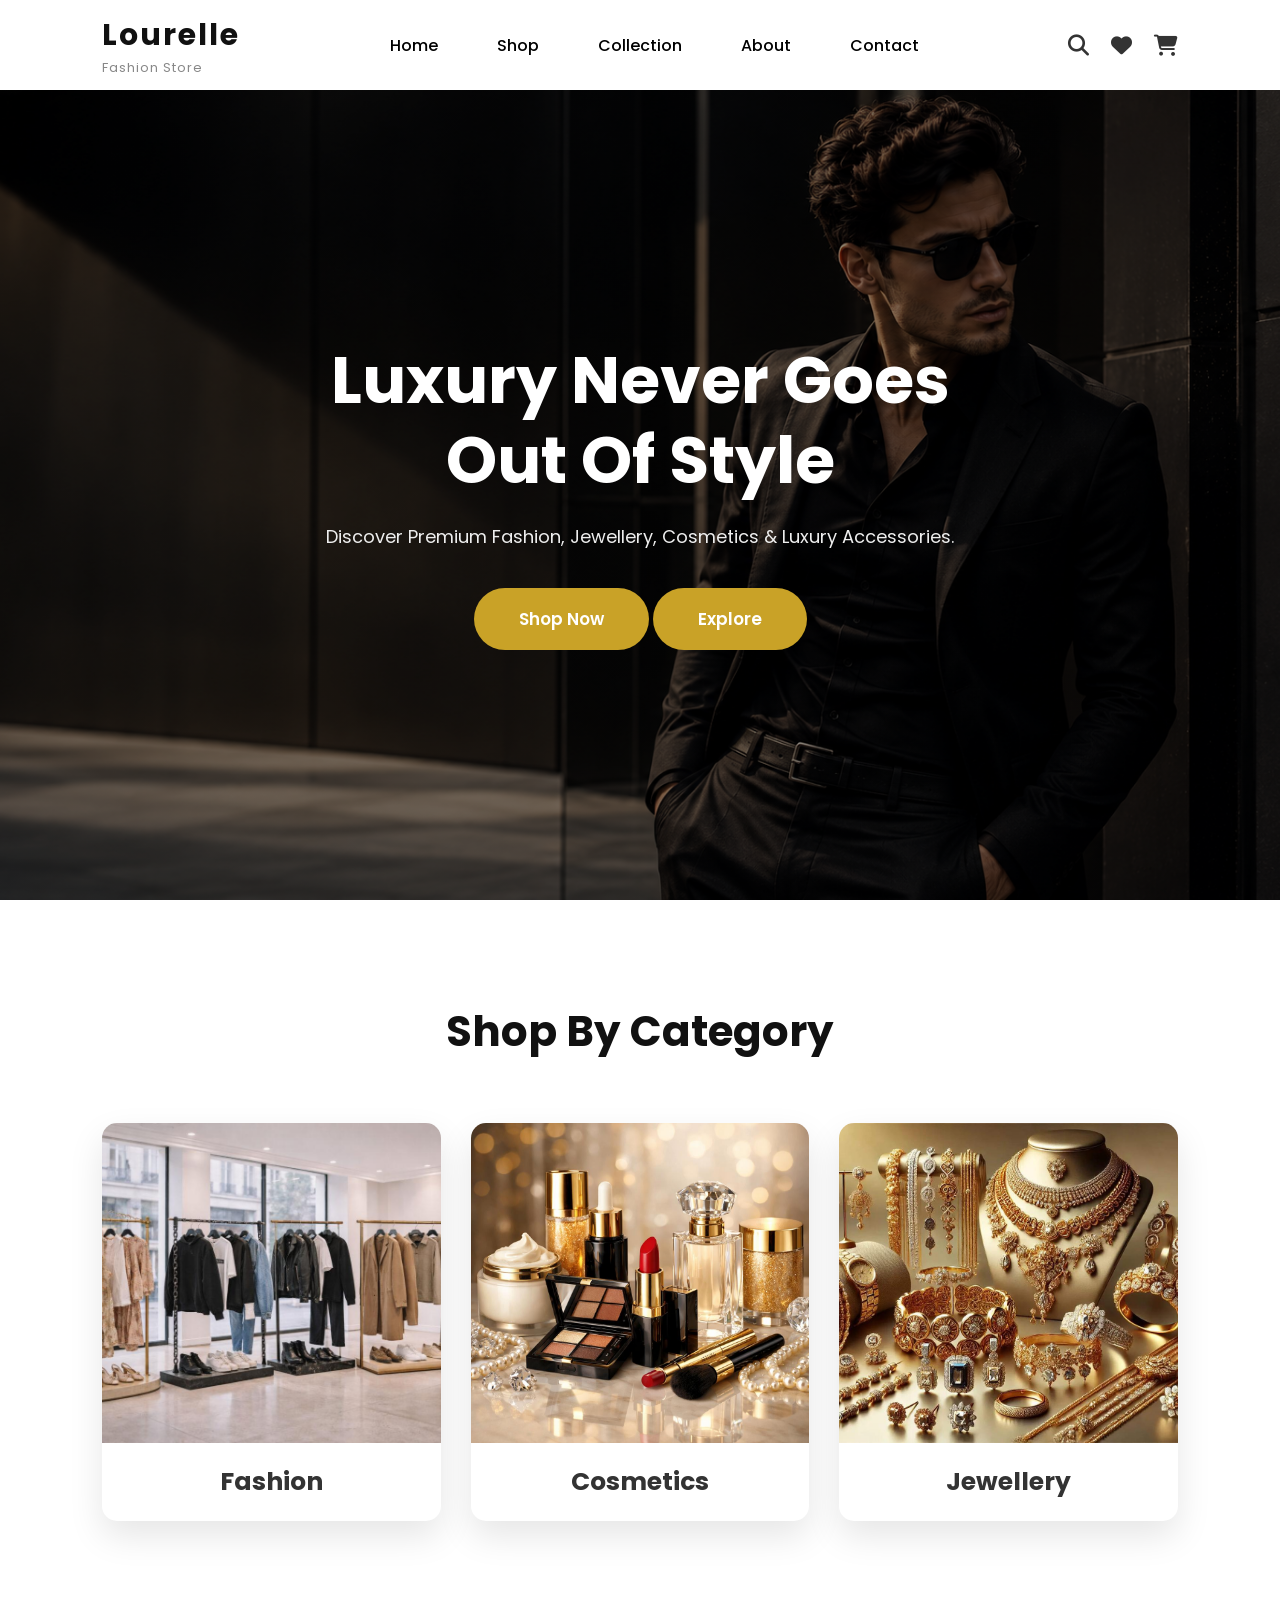
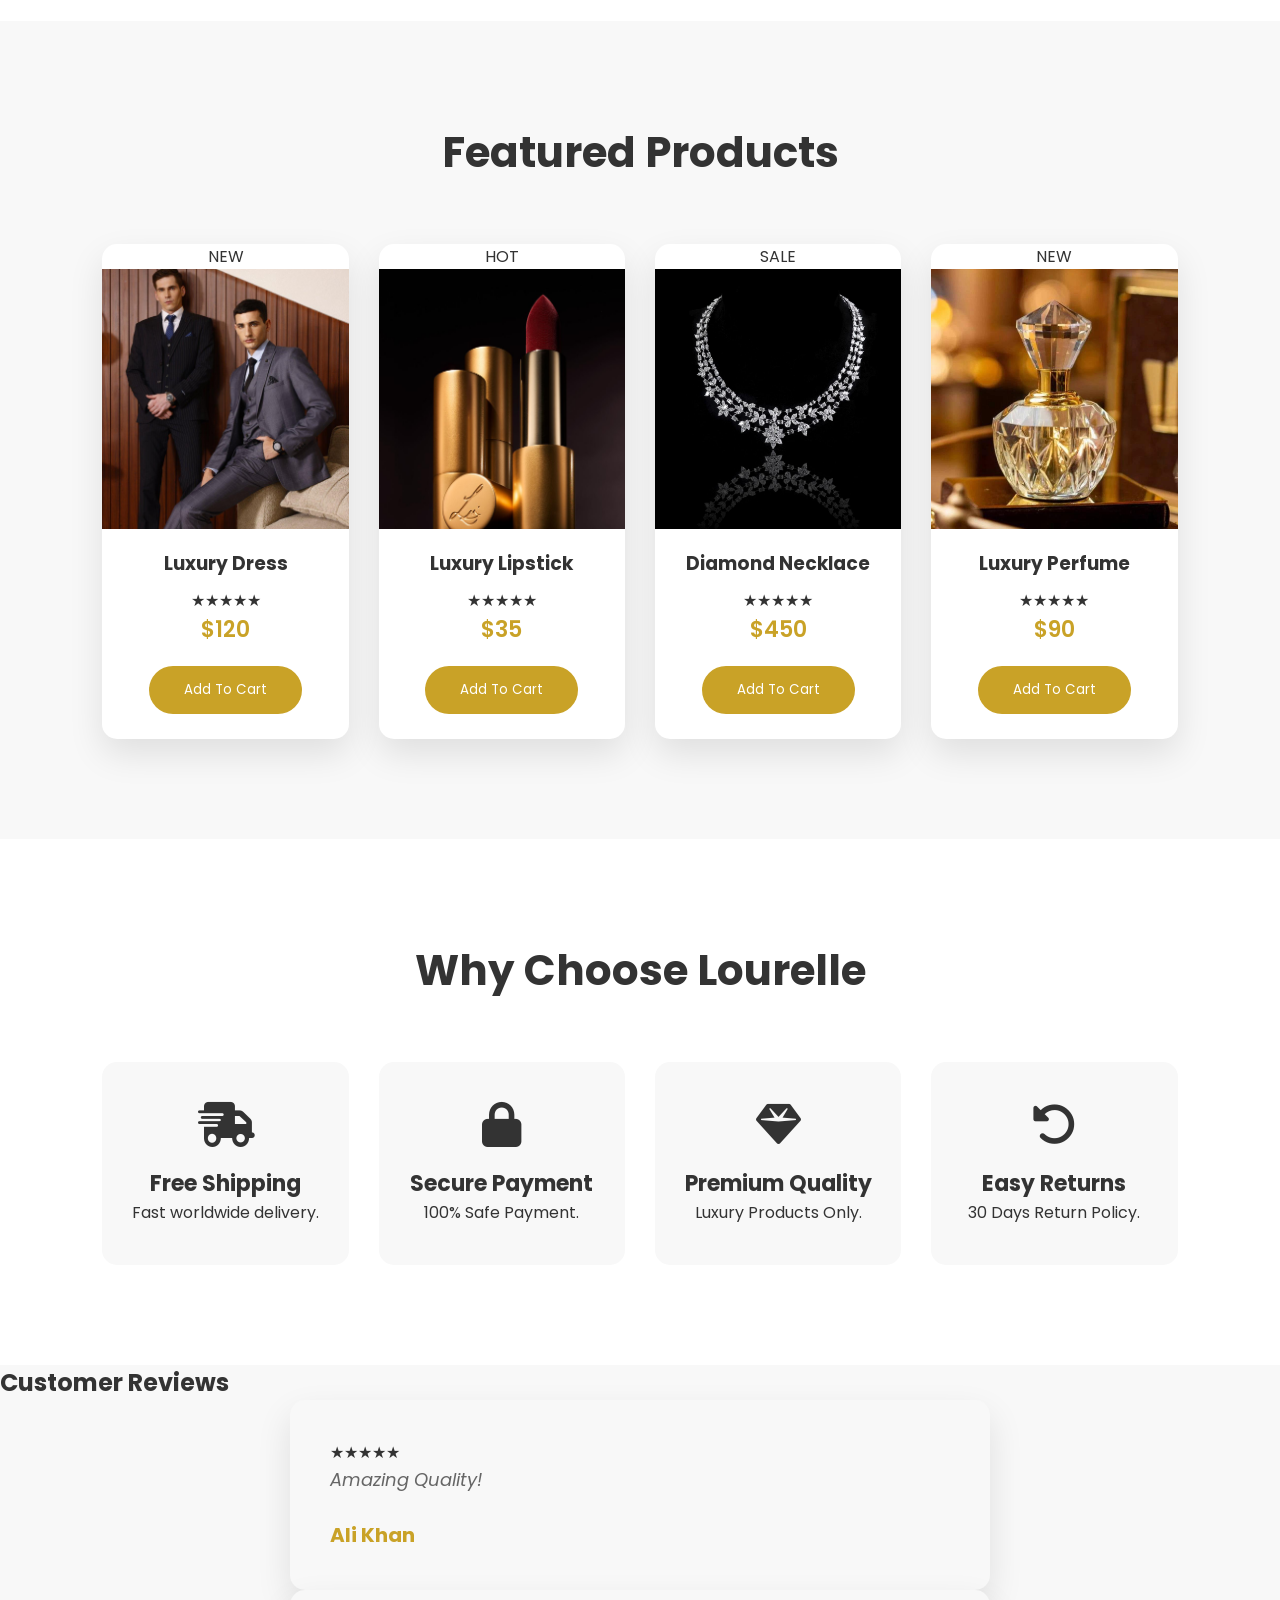
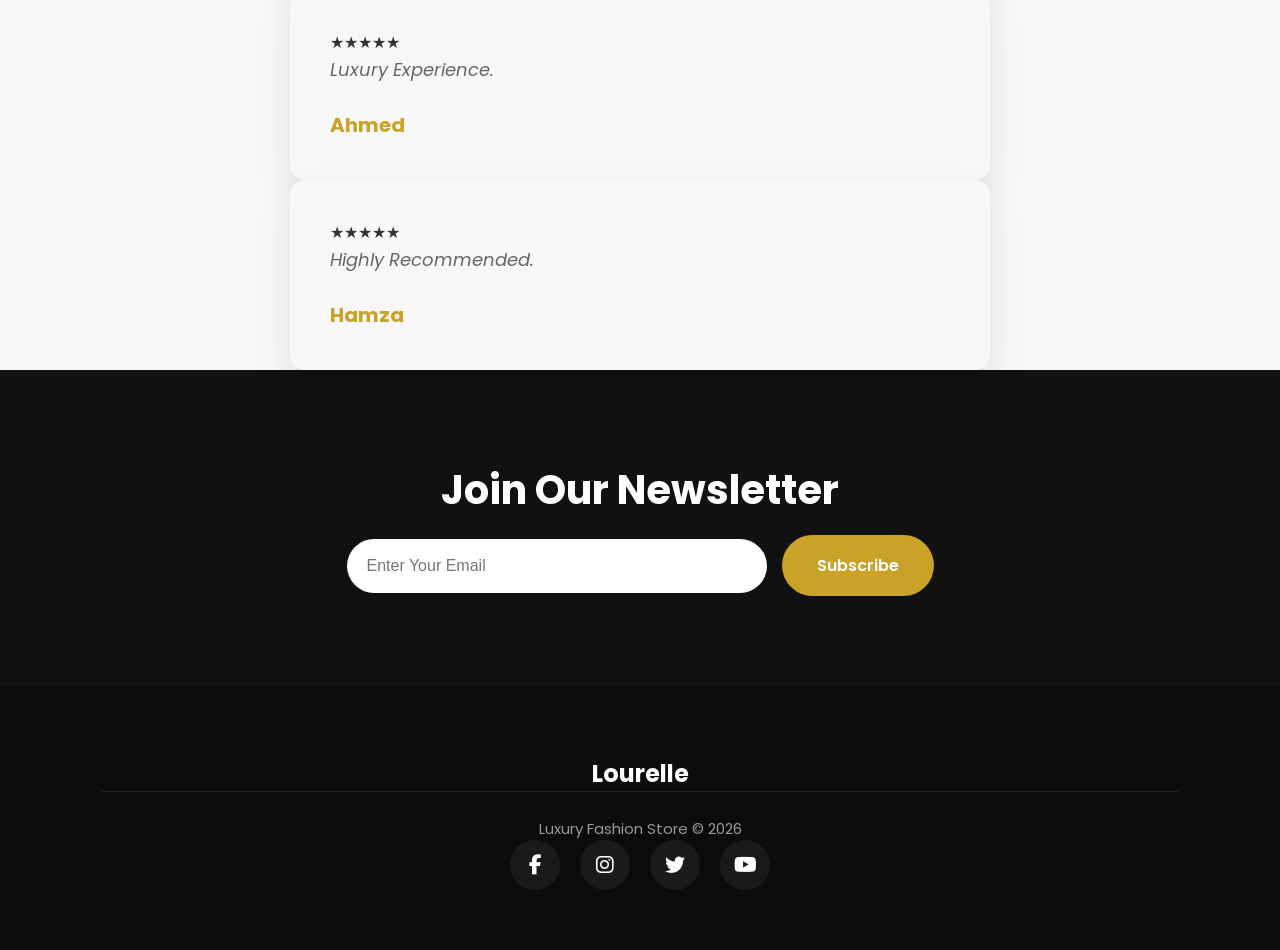
==== index.html @ 708c5191 "lourelle website" ====
<!DOCTYPE html>
<html lang="en">

<head>

    <meta charset="UTF-8">
    <meta name="viewport" content="width=device-width, initial-scale=1.0">

    <title>Lourelle | Luxury Store</title>

    <link rel="stylesheet" href="style.css">

    <link rel="preconnect" href="https://fonts.googleapis.com">

    <link rel="preconnect" href="https://fonts.gstatic.com" crossorigin>

    <link href="https://fonts.googleapis.com/css2?family=Poppins:wght@300;400;500;600;700;800&display=swap" rel="stylesheet">

    <link rel="stylesheet"
        href="https://cdnjs.cloudflare.com/ajax/libs/font-awesome/6.6.0/css/all.min.css">

</head>

<body>

<!--================ HEADER ================-->

<header>

<div class="logo">
        <h2>Lourelle</h2>
        <span>Fashion Store</span>
    </div>

<nav>

<ul>

<li><a href="index.html">Home</a></li>
<li><a href="shop.html">Shop</a></li>
<li><a href="collection.html">Collection</a></li>
<li><a href="about.html">About</a></li>
<li><a href="contact.html">Contact</a></li>
</ul>
<section id="home"></section>
<section id="shop"></section>
<section id="collection"></section>
<section id="about"></section>
<section id="contact"></section>
</nav>

<div class="icons">

<i class="fa-solid fa-magnifying-glass"></i>

<i class="fa-solid fa-heart"></i>

<i class="fa-solid fa-cart-shopping"></i>

</div>

</header>

<!--================ HERO ================-->

<section class="hero">

<div class="overlay"></div>

<div class="hero-content">

<h1>

Luxury Never Goes Out Of Style

</h1>

<p>

Discover Premium Fashion, Jewellery, Cosmetics & Luxury Accessories.

</p>

<div class="hero-btns">

<button>Shop Now</button>

<button class="outline">

Explore

</button>

</div>

</div>

</section>

<!--================ CATEGORY ================-->

<section class="categories">

<h2>

Shop By Category

</h2>

<div class="category-container">

<div class="card">

<img src="fashion.jpg">

<h3>Fashion</h3>

</div>

<div class="card">

<img src="cosmetics.jpg">

<h3>Cosmetics</h3>

</div>

<div class="card">

<img src="jewellery.jpg">

<h3>Jewellery</h3>

</div>

</div>

</section>

<!--================ FEATURED PRODUCTS ================-->

<section class="featured">

<h2>

Featured Products

</h2>

<div class="product-container">

<div class="product-card">

<span class="badge">

NEW

</span>

<img src="Luxury Dress.jpg">

<h3>

Luxury Dress

</h3>

<div class="rating">

★★★★★

</div>

<p>

$120

</p>

<button>

Add To Cart

</button>

</div>

<div class="product-card">

<span class="badge">

HOT

</span>

<img src="Luxury Lipstick.jpg">

<h3>

Luxury Lipstick

</h3>

<div class="rating">

★★★★★

</div>

<p>

$35

</p>

<button>

Add To Cart

</button>

</div>

<div class="product-card">

<span class="badge">

SALE

</span>

<img src="Diamond Necklace.jpg">

<h3>

Diamond Necklace

</h3>

<div class="rating">

★★★★★

</div>

<p>

$450

</p>

<button>

Add To Cart

</button>

</div>

<div class="product-card">

<span class="badge">

NEW

</span>

<img src="Luxury Perfume.jpg">

<h3>

Luxury Perfume

</h3>

<div class="rating">

★★★★★

</div>

<p>

$90

</p>

<button>

Add To Cart

</button>

</div>

</div>

</section>

<!--================ WHY CHOOSE US ================-->

<section class="why">

<h2>

Why Choose Lourelle

</h2>

<div class="why-container">

<div class="box">

<i class="fa-solid fa-truck-fast"></i>

<h3>

Free Shipping

</h3>

<p>

Fast worldwide delivery.

</p>

</div>

<div class="box">

<i class="fa-solid fa-lock"></i>

<h3>

Secure Payment

</h3>

<p>

100% Safe Payment.

</p>

</div>

<div class="box">

<i class="fa-solid fa-gem"></i>

<h3>

Premium Quality

</h3>

<p>

Luxury Products Only.

</p>

</div>

<div class="box">

<i class="fa-solid fa-rotate-left"></i>

<h3>

Easy Returns

</h3>

<p>

30 Days Return Policy.

</p>

</div>

</div>

</section>

<!--================ REVIEWS ================-->

<section class="reviews">

<h2>

Customer Reviews

</h2>

<div class="review-container">

<div class="review">

★★★★★

<p>

Amazing Quality!

</p>

<h4>

Ali Khan

</h4>

</div>

<div class="review">

★★★★★

<p>

Luxury Experience.

</p>

<h4>

Ahmed

</h4>

</div>

<div class="review">

★★★★★

<p>

Highly Recommended.

</p>

<h4>

Hamza

</h4>

</div>

</div>

</section>

<!--================ NEWSLETTER ================-->

<section class="newsletter">

<h2>

Join Our Newsletter

</h2>

<form>

<input type="email" placeholder="Enter Your Email">

<button>

Subscribe

</button>

</form>

</section>

<!--================ FOOTER ================-->

<footer>

<h2>

Lourelle

</h2>

<p>

Luxury Fashion Store © 2026

</p>

<div class="social">

<i class="fab fa-facebook-f"></i>

<i class="fab fa-instagram"></i>

<i class="fab fa-twitter"></i>

<i class="fab fa-youtube"></i>

</div>

</footer>

<script src="script.js"></script>

</body>

</html>
---- style.css ----
*{
    margin:0;
    padding:0;
    box-sizing:border-box;
}

html{
    scroll-behavior:smooth;
}

body{
    font-family:'Poppins',sans-serif;
    background:#f8f8f8;
    color:#333;
    overflow-x:hidden;
}

img{
    width:100%;
    display:block;
}

a{
    text-decoration:none;
}

ul{
    list-style:none;
}

button{
    border:none;
    outline:none;
    cursor:pointer;
    font-family:inherit;
}



:root{

    --gold:#C9A227;
    --black:#111111;
    --white:#ffffff;
    --gray:#666666;
    --light:#f8f8f8;

    --shadow:
    0 15px 35px rgba(0,0,0,.1);

    --transition:.4s ease;
}


.container{

    width:90%;
    max-width:1300px;

    margin:auto;

}

header{

    width:100%;

    height:90px;

    background:#fff;

    display:flex;

    justify-content:space-between;

    align-items:center;

    padding:0 8%;

    position:sticky;

    top:0;

    z-index:999;

    box-shadow:0 2px 15px rgba(0,0,0,.08);

}



.logo h2{
    font-size:30px;
    color:#111;
    font-weight:700;
    letter-spacing:2px;
}

.logo span{
    display:block;
    font-size:13px;
    color:#888;
    letter-spacing:1px;
}




nav ul{

    display:flex;

    gap:35px;

}

nav ul li a{
    color: #000000;
    font-weight: 500;
    text-decoration: none;
    padding: 8px 12px;
    transition: all 0.3s ease;
    position: relative;
}   

/* Hover effect */
nav ul li a:hover{
    color: #ff4d6d;
}

/* Active link style */
nav ul li a.active{
    color: #ff4d6d;
}

/* Underline animation */
nav ul li a::after{
    content: "";
    position: absolute;
    left: 0;
    bottom: 0;
    width: 0%;
    height: 2px;
    background: #ff4d6d;
    transition: 0.3s;
}

nav ul li a:hover::after{
    width: 100%;
}
.icons{

    display:flex;

    gap:22px;

}

.icons i{

    font-size:21px;

    color:#333;

    cursor:pointer;

    transition:.3s;

}

.icons i:hover{

    color:var(--gold);

    transform:translateY(-4px);

}


.hero{

    min-height:90vh;

    display:flex;

    justify-content:center;

    align-items:center;

    text-align:center;

    background:linear-gradient(rgba(0,0,0,.45),
    rgba(0,0,0,.45)),
    url(hero\ image.png);

    background-size:cover;

    background-position:center;

    background-repeat:no-repeat;

}

.hero-content{

    width:750px;

}

.hero-content h1{

    color:#fff;

    font-size:65px;

    line-height:80px;

    margin-bottom:20px;

}

.hero-content p{

    color:#eee;

    font-size:18px;

    line-height:32px;

    margin-bottom:35px;

}


.hero button{

    padding:18px 45px;

    background:var(--gold);

    color:#fff;

    border-radius:50px;

    font-size:17px;

    font-weight:600;

    transition:var(--transition);

}

.hero button:hover{

    background:#fff;

    color:#111;

    transform:translateY(-5px);

}   

.testimonial{
    padding:100px 8%;
    background:#fff;
    text-align:center;
}

.testimonial h2{
    font-size:40px;
    color:var(--black);
    margin-bottom:50px;
}

.review{
    max-width:700px;
    margin:auto;
    background:#f8f8f8;
    padding:40px;
    border-radius:15px;
    box-shadow:var(--shadow);
    transition:var(--transition);
}

.review:hover{
    transform:translateY(-10px);
}

.review p{
    font-size:18px;
    color:var(--gray);
    line-height:30px;
    margin-bottom:25px;
    font-style:italic;
}

.review h4{
    color:var(--gold);
    font-size:20px;
}

.newsletter{
    padding:90px 8%;
    background:var(--black);
    text-align:center;
}

.newsletter h2{
    color:#fff;
    font-size:40px;
    margin-bottom:15px;
}

.newsletter p{
    color:#ddd;
    margin-bottom:35px;
}

.newsletter form{
    display:flex;
    justify-content:center;
    align-items:center;
    gap:15px;
    flex-wrap:wrap;
}

.newsletter input{
    width:420px;
    max-width:100%;
    padding:18px 20px;
    border:none;
    border-radius:50px;
    outline:none;
    font-size:16px;
}

.newsletter button{
    padding:18px 35px;
    background:var(--gold);
    color:#fff;
    border-radius:50px;
    font-size:16px;
    font-weight:600;
    transition:var(--transition);
}

.newsletter button:hover{
    background:#fff;
    color:var(--black);
}


footer{
    background:#0b0b0b;
    color:#fff;
    padding:70px 8% 30px;
    text-align:center;
}

.footer-logo h2{
    font-size:34px;
    margin-bottom:25px;
    letter-spacing:2px;
}

.footer-links{
    display:flex;
    justify-content:center;
    gap:35px;
    flex-wrap:wrap;
    margin-bottom:35px;
}

.footer-links a{
    color:#ddd;
    transition:var(--transition);
    font-size:16px;
}

.footer-links a:hover{
    color:var(--gold);
}

.social{
    display:flex;
    justify-content:center;
    gap:20px;
    margin-bottom:30px;
}

.social i{
    width:50px;
    height:50px;
    background:#1a1a1a;
    border-radius:50%;
    display:flex;
    justify-content:center;
    align-items:center;
    font-size:20px;
    cursor:pointer;
    transition:var(--transition);
}

.social i:hover{
    background:var(--gold);
    transform:translateY(-6px);
}

footer p{
    color:#999;
    font-size:15px;
    border-top:1px solid rgba(255,255,255,.1);
    padding-top:25px;
}


button{
    transition:all .3s ease;
}

button:active{
    transform:scale(.95);
}

img{
    transition:var(--transition);
}

.card:hover img,
.product-card:hover img{
    transform:scale(1.08);
}

html::-webkit-scrollbar{
    width:10px;
}

html::-webkit-scrollbar-thumb{
    background:var(--gold);
    border-radius:10px;
}

html::-webkit-scrollbar-track{
    background:#eee;
}


.categories{
    padding:100px 8%;
    background:#fff;
}

.categories h2{
    text-align:center;
    font-size:42px;
    margin-bottom:60px;
    color:var(--black);
}

.category-container{
    display:grid;
    grid-template-columns:repeat(3,1fr);
    gap:30px;
}

.card{
    background:#fff;
    border-radius:15px;
    overflow:hidden;
    box-shadow:var(--shadow);
    transition:var(--transition);
    cursor:pointer;
}

.card:hover{
    transform:translateY(-10px);
}

.card img{
    height:320px;
    object-fit:cover;
}

.card h3{
    text-align:center;
    padding:20px;
    font-size:25px;
}



.featured{
    padding:100px 8%;
    background:#f8f8f8;
}

.featured h2{
    text-align:center;
    font-size:42px;
    margin-bottom:60px;
}

.product-container{
    display:grid;
    grid-template-columns:repeat(4,1fr);
    gap:30px;
}

.product-card{
    background:#fff;
    border-radius:15px;
    overflow:hidden;
    text-align:center;
    box-shadow:var(--shadow);
    transition:var(--transition)
}

.product-card:hover{
    transform:translateY(-10px);
}

.product-card img{
    height:260px;
    object-fit:cover;
}

.product-card h3{
    margin:20px 0 10px;
}

.product-card p{
    color:var(--gold);
    font-size:22px;
    margin-bottom:20px;
    font-weight:600;
}

.product-card button{
    margin-bottom:25px;
    padding:14px 35px;
    background:var(--gold);
    color:#fff;
    border-radius:30px;
}

.product-card button:hover{
    background:var(--black);
}













.why{
    padding:100px 8%;
    background:#fff;
}

.why h2{
    text-align:center;
    font-size:42px;
    margin-bottom:60px;
}

.why-container{
    display:grid;
    grid-template-columns:repeat(4,1fr);
    gap:30px;
}

.box{
    background:#f8f8f8;
    text-align:center;
    padding:40px 20px;
    border-radius:15px;
    transition:.4s;
}

.box:hover{
    background:var(--gold);
    color:#fff;
}

.box i{
    font-size:45px;
    margin-bottom:20px;
}

.box h3{
    font-size:22px;
}
nav ul li a.active{
    color: var(--gold);
}

nav ul li a.active::after{
    width: 100%;
}

.topBtn:hover{
    background:#111 !important;
}
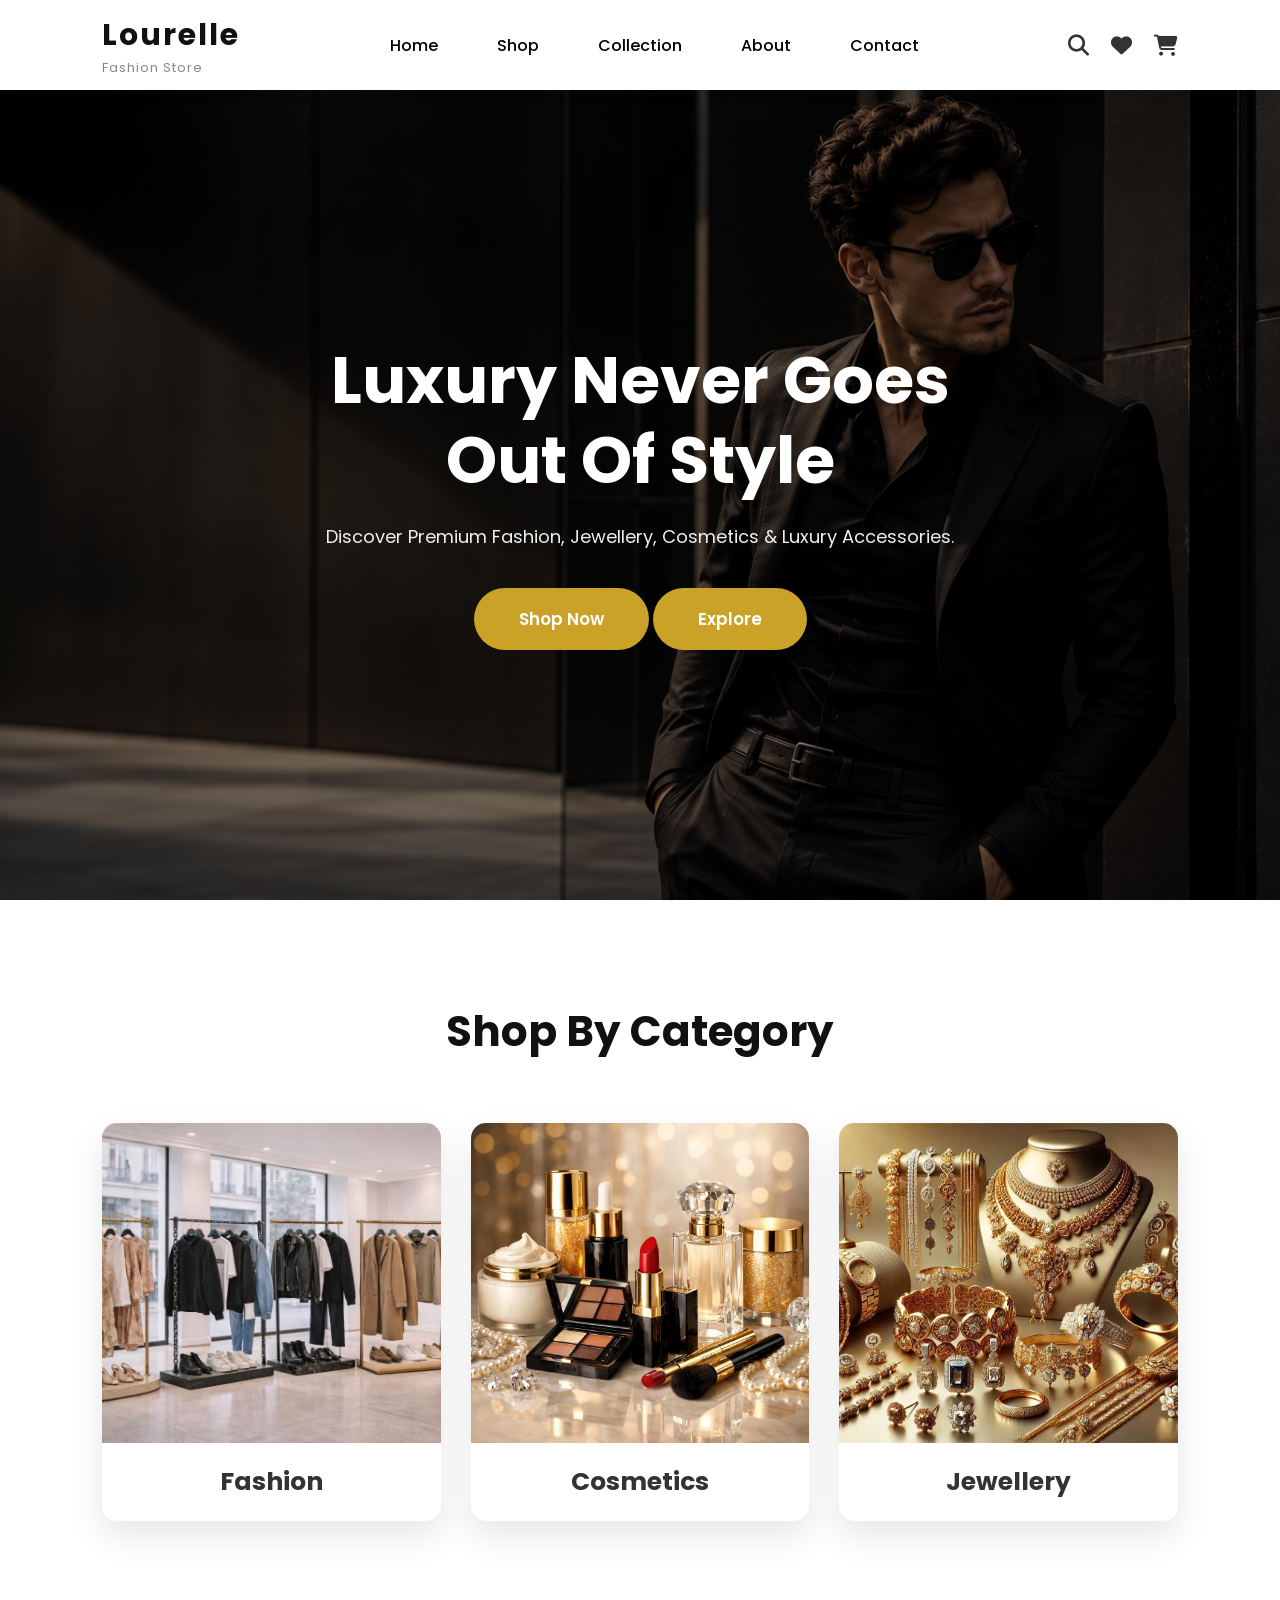
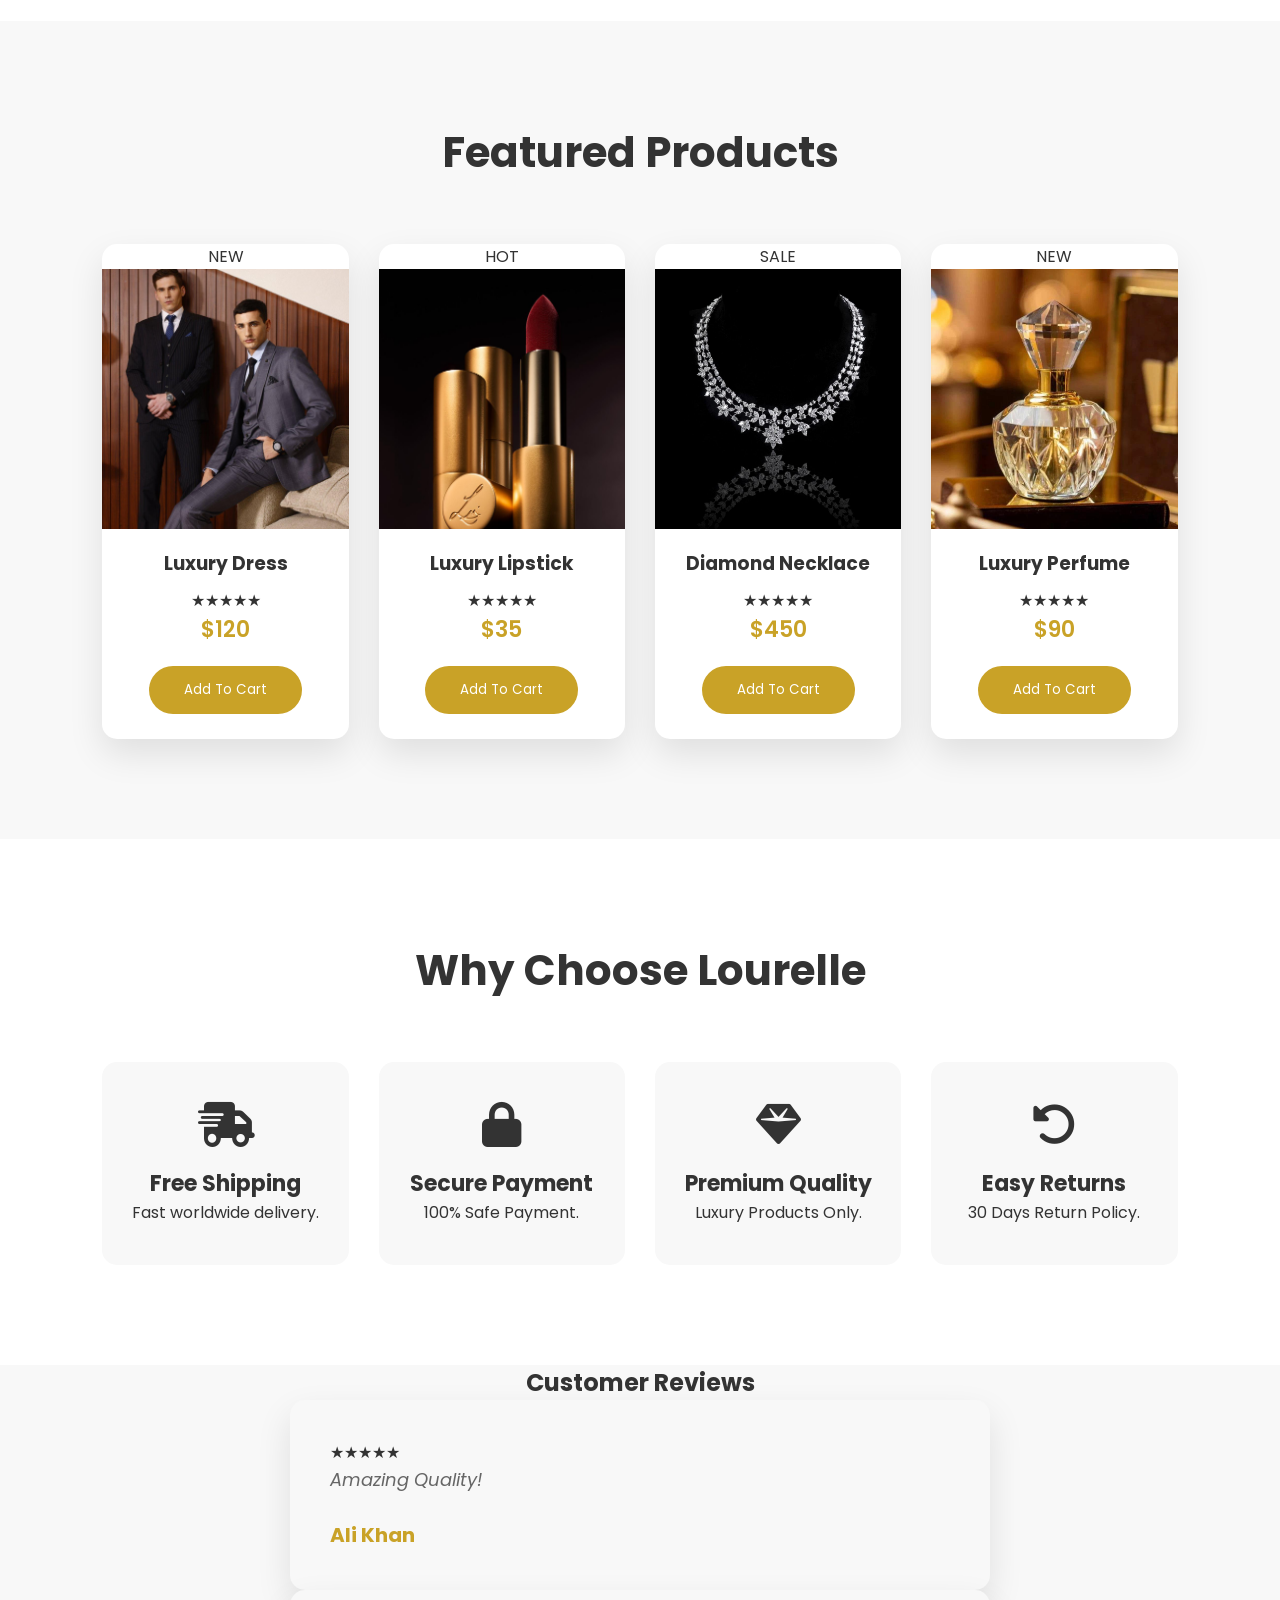
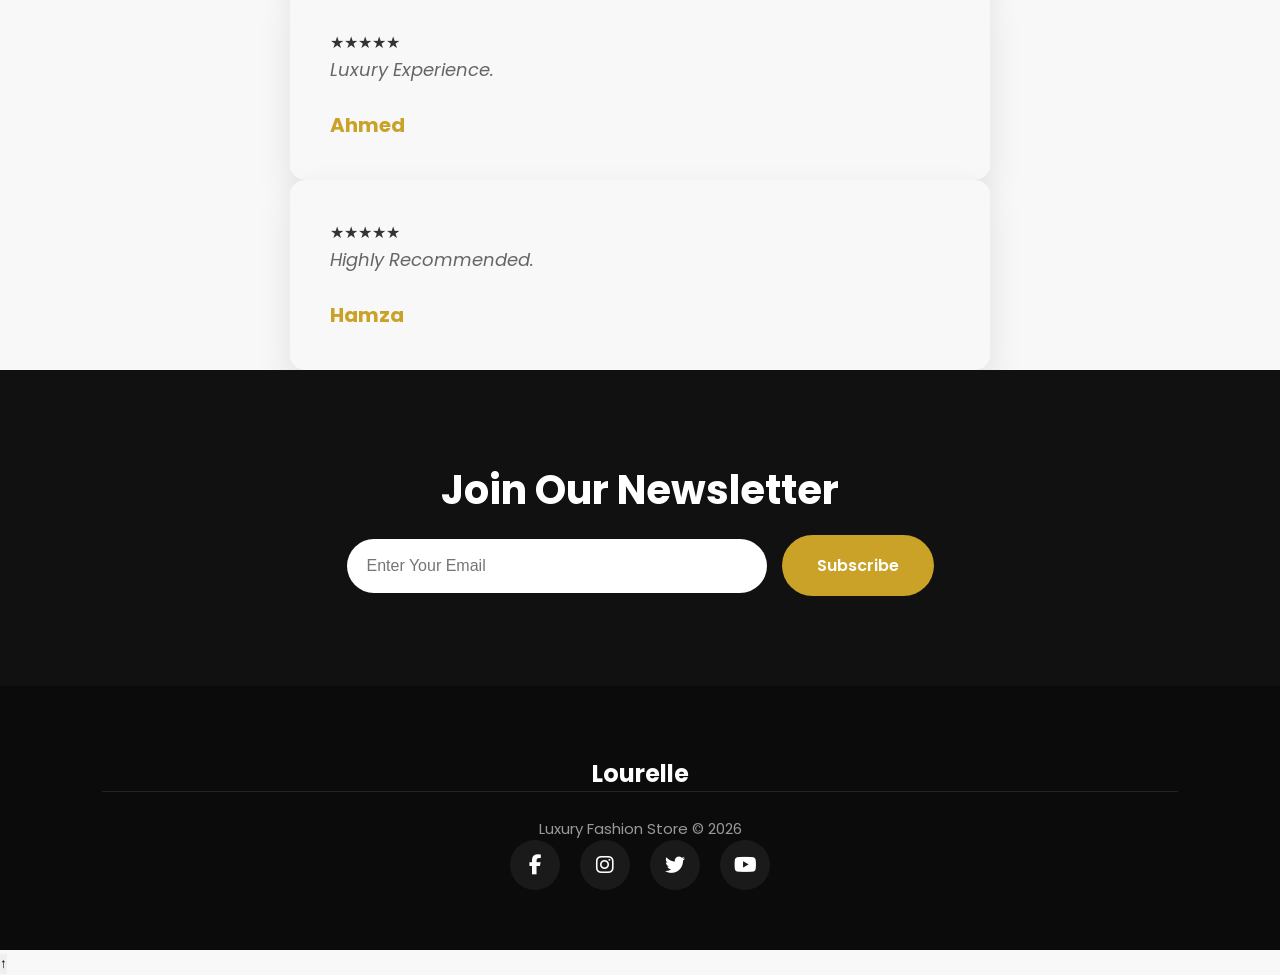
==== commit 01afba52: "better ui" ====
--- a/index.html
+++ b/index.html
@@ -1,4 +1,3 @@
-
 <!DOCTYPE html>
 <html lang="en">
 
@@ -8,7 +7,7 @@
     <meta name="viewport" content="width=device-width, initial-scale=1.0">
 
     <title>Lourelle | Luxury Store</title>
-
+   
     <link rel="stylesheet" href="style.css">
 
     <link rel="preconnect" href="https://fonts.googleapis.com">
--- a/style.css
+++ b/style.css
@@ -128,12 +128,6 @@
     color: #ff4d6d;
 }
 
-/* Active link style */
-nav ul li a.active{
-    color: #ff4d6d;
-}
-
-/* Underline animation */
 nav ul li a::after{
     content: "";
     position: absolute;
@@ -298,6 +292,9 @@
     color:var(--gold);
     font-size:20px;
 }
+.reviews h2{
+    text-align: center;
+}
 
 .newsletter{
     padding:90px 8%;
@@ -463,7 +460,7 @@
     gap:30px;
 }
 
-.card{
+ .card{
     background:#fff;
     border-radius:15px;
     overflow:hidden;
@@ -472,16 +469,16 @@
     cursor:pointer;
 }
 
-.card:hover{
+ .card:hover{
     transform:translateY(-10px);
 }
 
-.card img{
+ .card img{
     height:320px;
     object-fit:cover;
 }
 
-.card h3{
+ .card h3{
     text-align:center;
     padding:20px;
     font-size:25px;
@@ -506,7 +503,7 @@
     gap:30px;
 }
 
-.product-card{
+ .product-card{
     background:#fff;
     border-radius:15px;
     overflow:hidden;
@@ -519,23 +516,23 @@
     transform:translateY(-10px);
 }
 
-.product-card img{
+ .product-card img{
     height:260px;
     object-fit:cover;
 }
 
-.product-card h3{
+ .product-card h3{
     margin:20px 0 10px;
 }
 
-.product-card p{
+ .product-card p{
     color:var(--gold);
     font-size:22px;
     margin-bottom:20px;
     font-weight:600;
 }
 
-.product-card button{
+ .product-card button{
     margin-bottom:25px;
     padding:14px 35px;
     background:var(--gold);
@@ -546,16 +543,6 @@
 .product-card button:hover{
     background:var(--black);
 }
-
-
-
-
-
-
-
-
-
-
 
 
 
@@ -584,28 +571,18 @@
     transition:.4s;
 }
 
-.box:hover{
+ .box:hover{
     background:var(--gold);
     color:#fff;
 }
 
-.box i{
+ .box i{
     font-size:45px;
     margin-bottom:20px;
 }
 
-.box h3{
+ .box h3{
     font-size:22px;
 }
-nav ul li a.active{
-    color: var(--gold);
-}
-
-nav ul li a.active::after{
-    width: 100%;
-}
-
-.topBtn:hover{
-    background:#111 !important;
-}
-
+
+
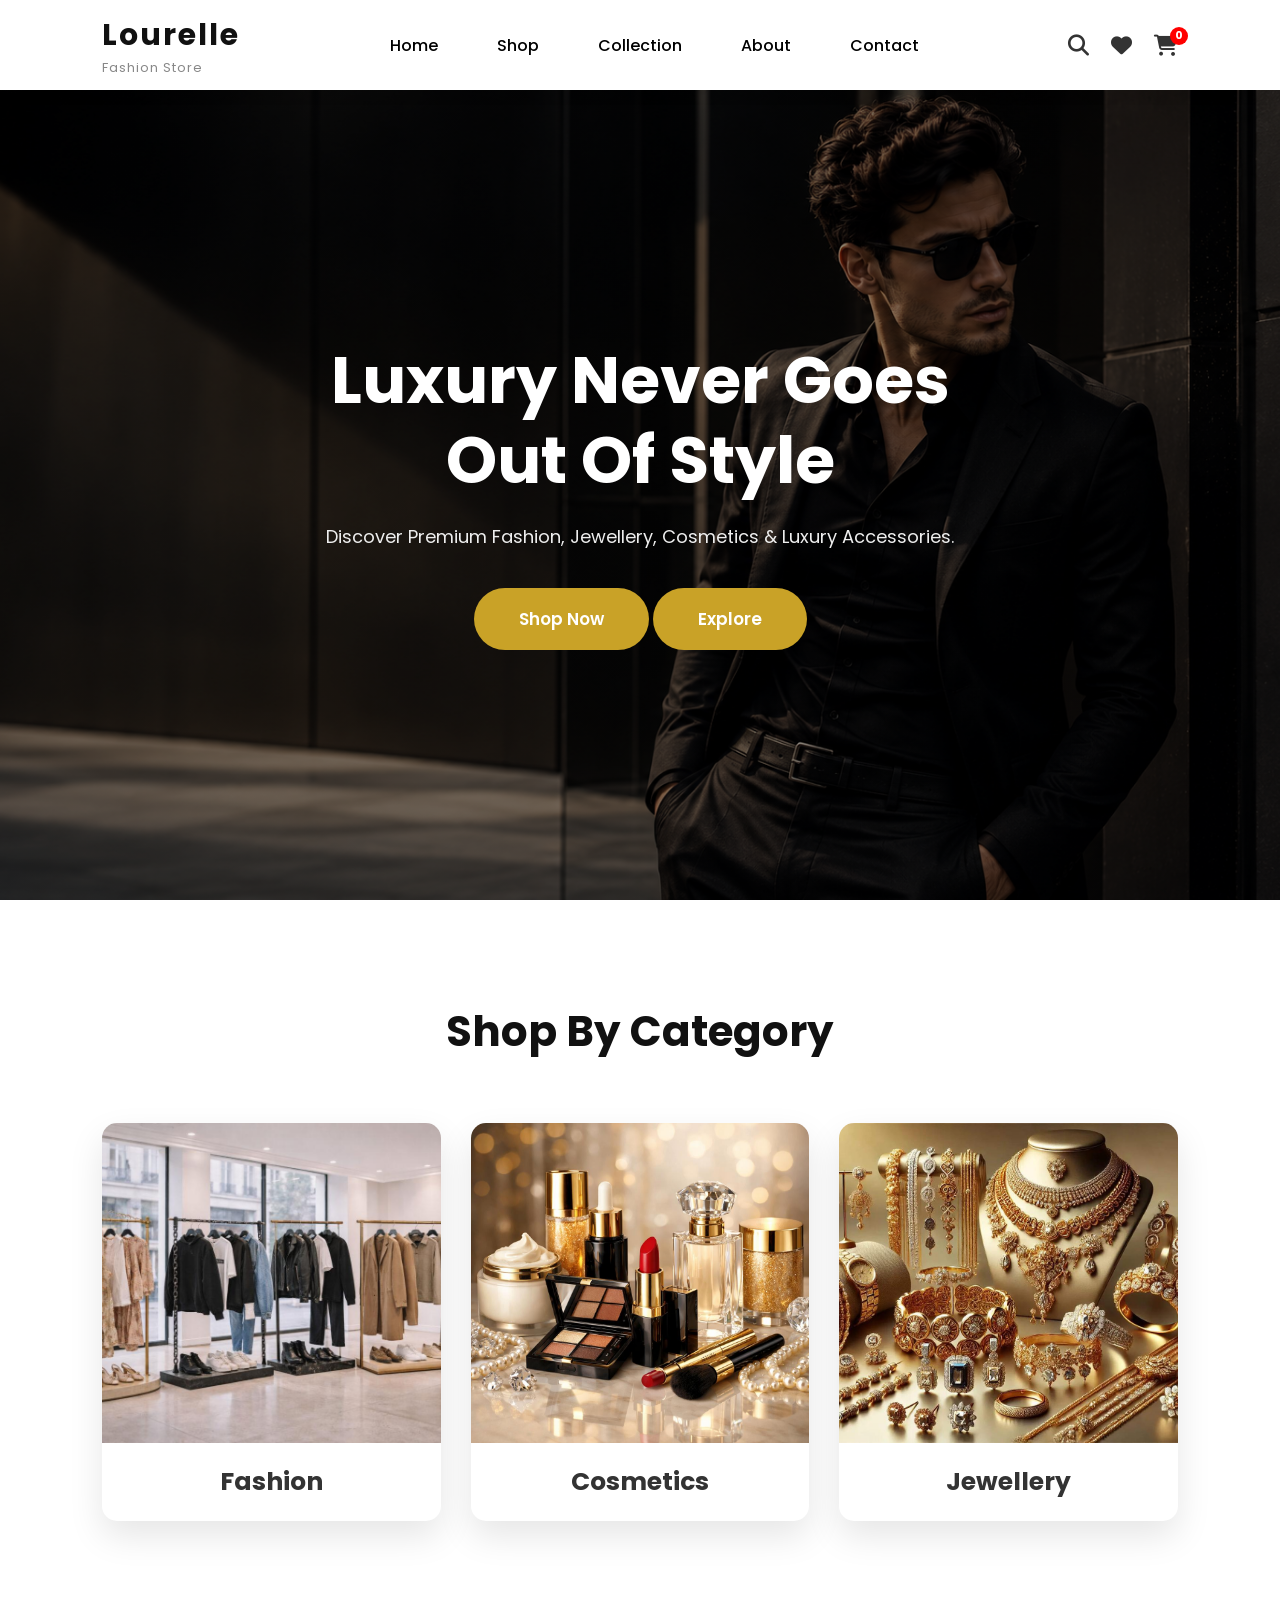
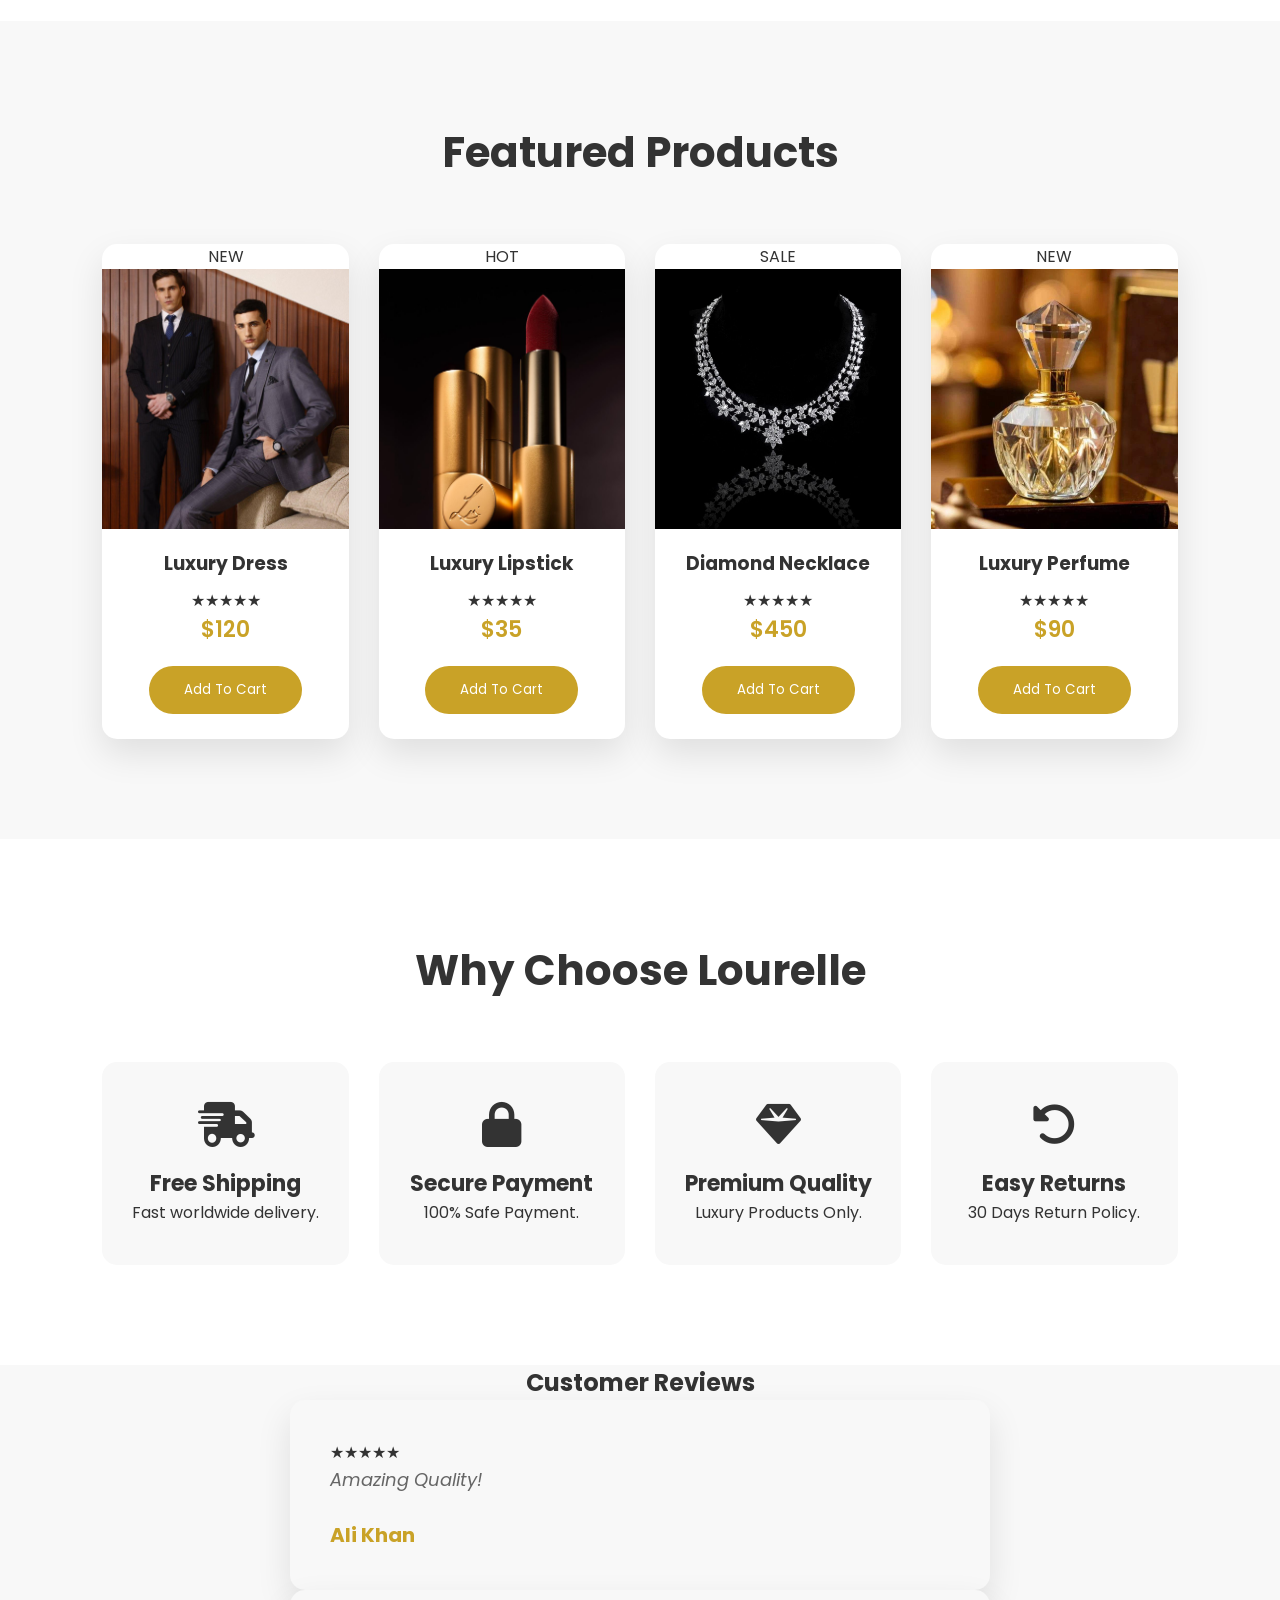
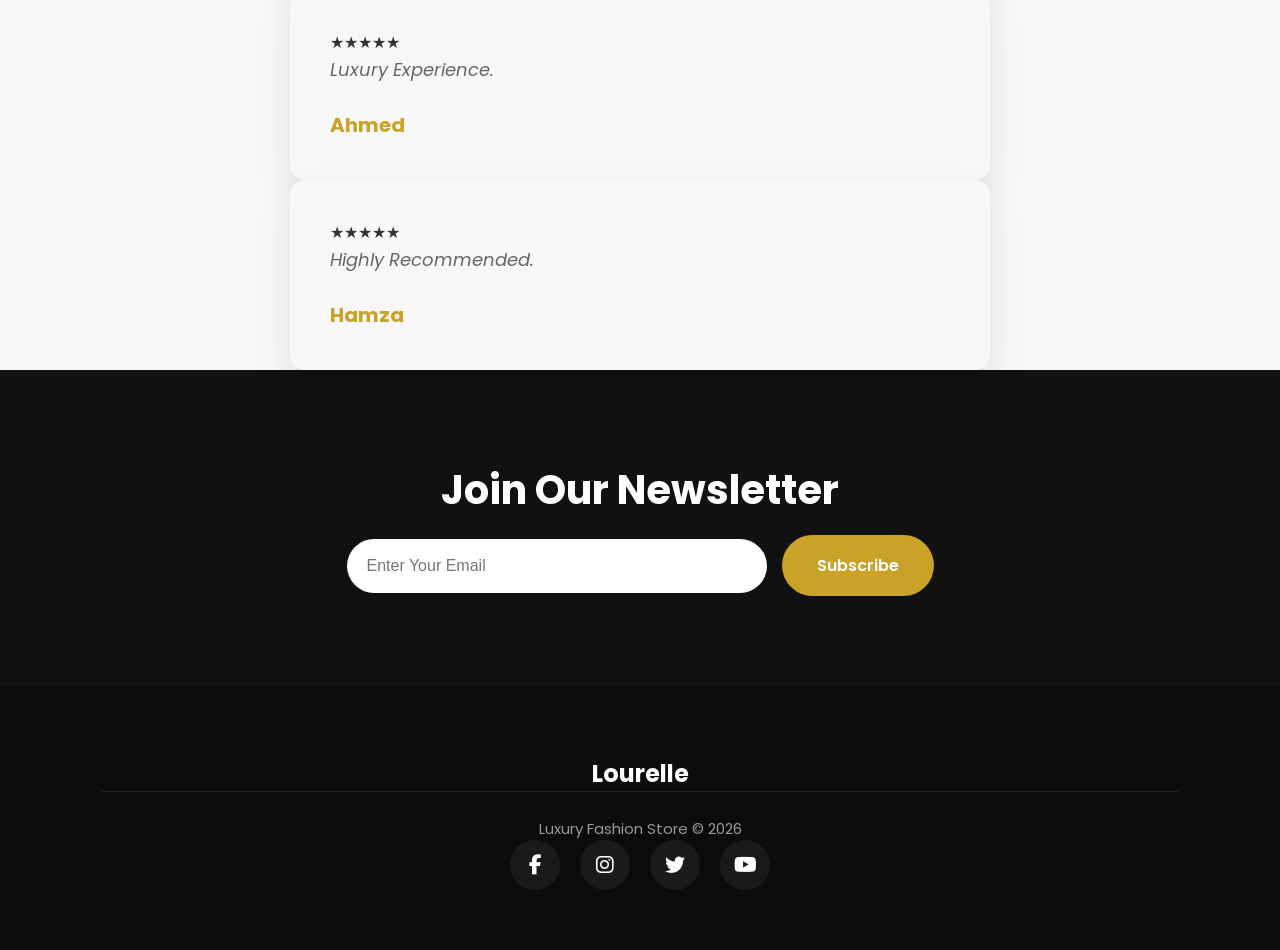
==== commit 12115098: "js added" ====
--- a/index.html
+++ b/index.html
@@ -48,14 +48,16 @@
 <section id="about"></section>
 <section id="contact"></section>
 </nav>
-
 <div class="icons">
 
-<i class="fa-solid fa-magnifying-glass"></i>
-
-<i class="fa-solid fa-heart"></i>
-
-<i class="fa-solid fa-cart-shopping"></i>
+    <i class="fa-solid fa-magnifying-glass" id="searchIcon"></i>
+
+    <i class="fa-solid fa-heart" id="heartIcon"></i>
+
+    <div class="cart-icon">
+        <i class="fa-solid fa-cart-shopping" id="cartIcon"></i>
+        <span id="cartCount">0</span>
+    </div>
 
 </div>
 
@@ -497,13 +499,13 @@
 
 <div class="social">
 
-<i class="fab fa-facebook-f"></i>
-
-<i class="fab fa-instagram"></i>
-
-<i class="fab fa-twitter"></i>
-
-<i class="fab fa-youtube"></i>
+    <i class="fab fa-facebook-f" id="facebook"></i>
+
+    <i class="fab fa-instagram" id="instagram"></i>
+
+    <i class="fab fa-twitter" id="twitter"></i>
+
+    <i class="fab fa-youtube" id="youtube"></i>
 
 </div>
 
--- a/style.css
+++ b/style.css
@@ -353,7 +353,11 @@
     padding:70px 8% 30px;
     text-align:center;
 }
-
+footer{
+    opacity:0;
+    transform:translateY(50px);
+    transition:1s;
+}
 .footer-logo h2{
     font-size:34px;
     margin-bottom:25px;
@@ -584,5 +588,67 @@
  .box h3{
     font-size:22px;
 }
-
-
+header.sticky{
+    background:#fff;
+    box-shadow:0 5px 20px rgba(0,0,0,.15);
+}
+
+.card,
+.product-card,
+.box,
+.review{
+    opacity: 0;
+    transform: translateY(40px);
+    transition: 0.8 ease;
+}
+
+.show{
+    opacity: 1;
+    transform: translateY(0);
+}
+nav ul li a.active{
+    color:#C9A227;
+}
+/* ===========================
+   Cart Icon
+=========================== */
+
+.cart-icon{
+    position: relative;
+    display: inline-flex;
+    align-items: center;
+    cursor: pointer;
+}
+
+#cartCount{
+    position: absolute;
+    top: -8px;
+    right: -10px;
+    width: 18px;
+    height: 18px;
+    background: red;
+    color: white;
+    border-radius: 50%;
+    font-size: 11px;
+    font-weight: bold;
+    display: flex;
+    justify-content: center;
+    align-items: center;
+}
+
+/* Search & Cart Hover */
+
+#searchIcon,
+#heartIcon,
+#cartIcon{
+    cursor: pointer;
+    transition: 0.3s;
+}
+
+#searchIcon:hover,
+#heartIcon:hover,
+#cartIcon:hover{
+    color: #C9A227;
+    transform: translateY(-3px);
+}
+
